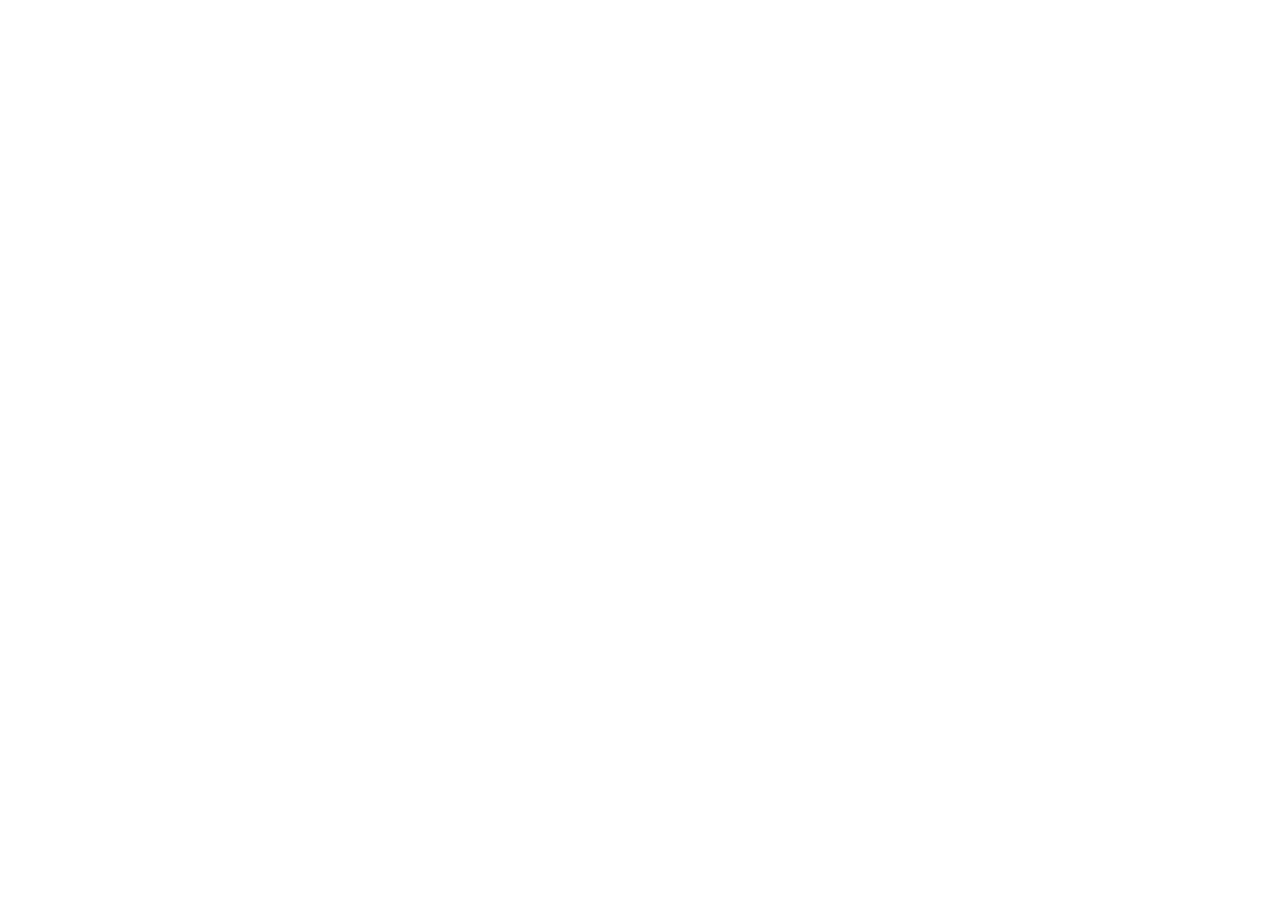
==== index.html @ ae8b8079 "Add offline app entry point" ====
<!doctype html><html lang="zh-Hant"><head><meta charset="utf-8"><meta name="viewport" content="width=device-width,initial-scale=1,viewport-fit=cover,maximum-scale=1"><meta name="theme-color" content="#f28c28"><meta name="color-scheme" content="light"></head><body><script src="js/bootstrap-part-01.js"></script><script src="js/bootstrap-part-02.js"></script><script src="js/bootstrap-run.js"></script></body></html>
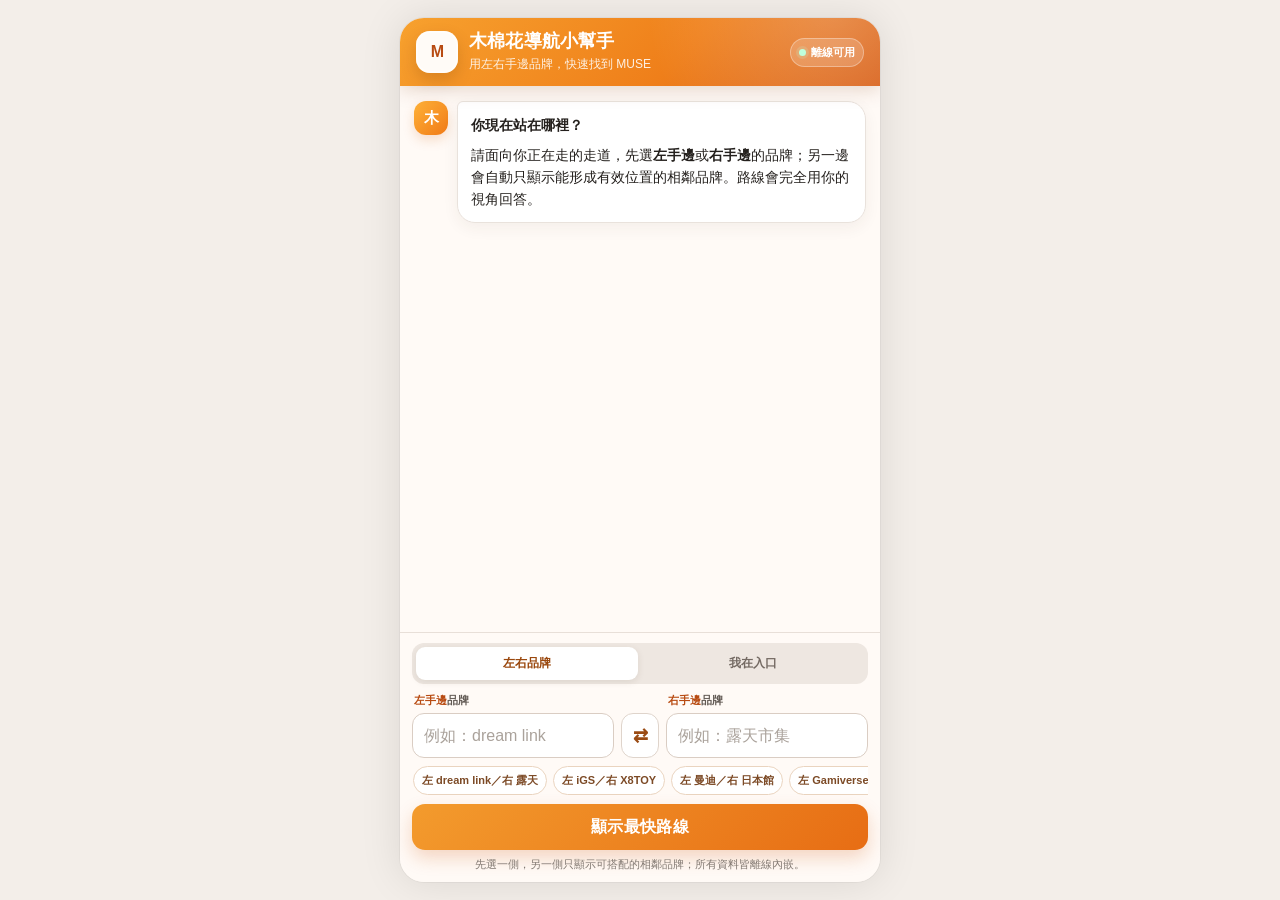
==== commit 485c108f: "Simplify navigation dialog" ====
--- a/index.html
+++ b/index.html
@@ -1 +1 @@
-<!doctype html><html lang="zh-Hant"><head><meta charset="utf-8"><meta name="viewport" content="width=device-width,initial-scale=1,viewport-fit=cover,maximum-scale=1"><meta name="theme-color" content="#f28c28"><meta name="color-scheme" content="light"></head><body><script src="js/bootstrap-part-01.js"></script><script src="js/bootstrap-part-02.js"></script><script src="js/bootstrap-run.js"></script></body></html>+<!doctype html><html lang="zh-Hant"><head><meta charset="utf-8"><meta name="viewport" content="width=device-width,initial-scale=1,viewport-fit=cover,maximum-scale=1"><meta name="theme-color" content="#f28c28"><meta name="color-scheme" content="light"><link rel="stylesheet" href="css/ui-overrides.css"></head><body><script src="js/bootstrap-part-01.js"></script><script src="js/bootstrap-part-02.js"></script><script src="js/bootstrap-run.js"></script></body></html>
--- a/css/ui-overrides.css
+++ b/css/ui-overrides.css
@@ -0,0 +1,6 @@
+/* Keep the navigation dialog focused on the adjacent-brand selector. */
+.welcome-tip,
+.brand-catalog,
+.pair-suggestions {
+  display: none !important;
+}
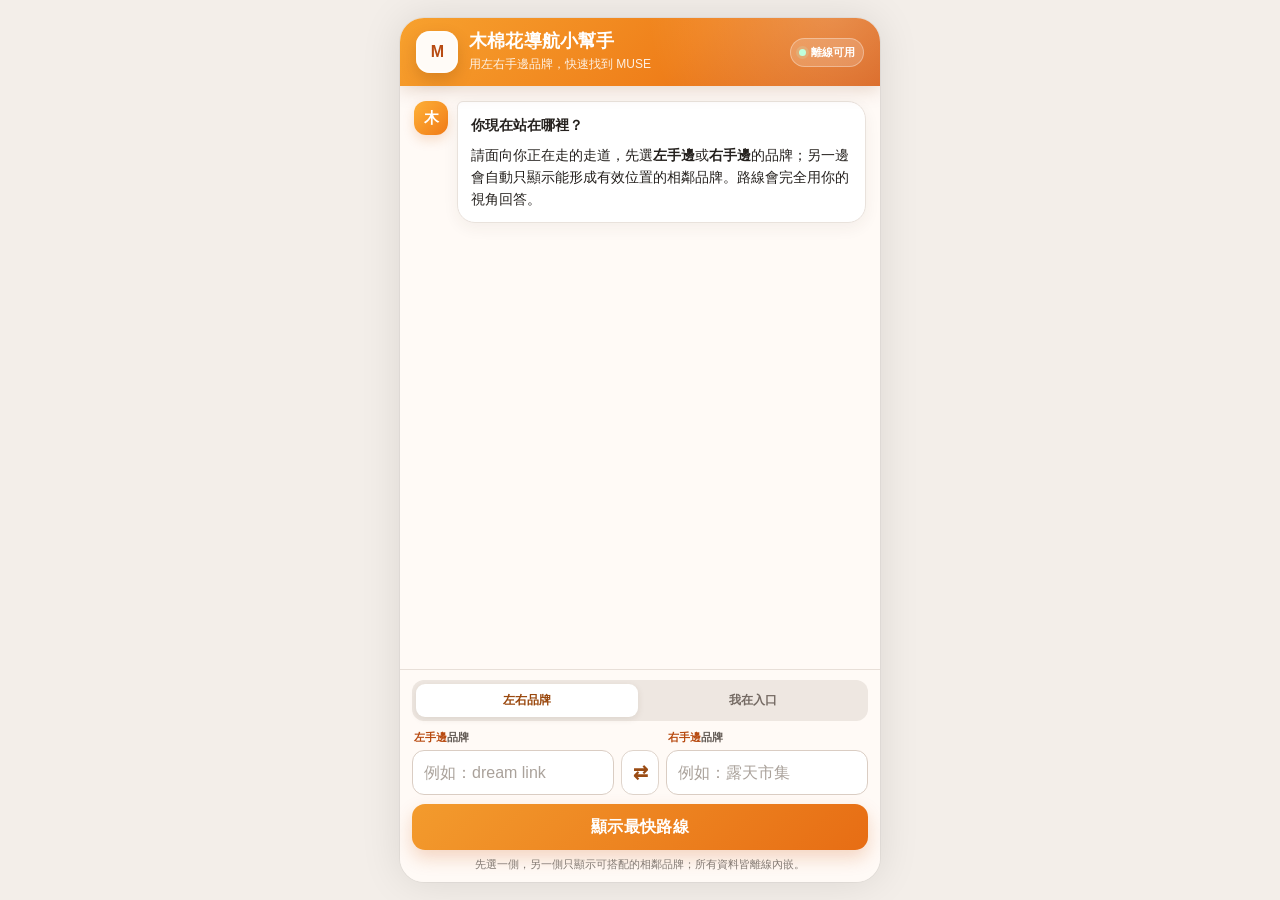
==== commit 0838371c: "Hide quick pair controls at page entry" ====
--- a/index.html
+++ b/index.html
@@ -1 +1 @@
-<!doctype html><html lang="zh-Hant"><head><meta charset="utf-8"><meta name="viewport" content="width=device-width,initial-scale=1,viewport-fit=cover,maximum-scale=1"><meta name="theme-color" content="#f28c28"><meta name="color-scheme" content="light"><link rel="stylesheet" href="css/ui-overrides.css"></head><body><script src="js/bootstrap-part-01.js"></script><script src="js/bootstrap-part-02.js"></script><script src="js/bootstrap-run.js"></script></body></html>
+<!doctype html><html lang="zh-Hant"><head><meta charset="utf-8"><meta name="viewport" content="width=device-width,initial-scale=1,viewport-fit=cover,maximum-scale=1"><meta name="theme-color" content="#f28c28"><meta name="color-scheme" content="light"><link rel="stylesheet" href="css/ui-overrides.css?v=3"><style>.welcome-tip,.brand-catalog,.pair-suggestions,#brandMode .quick-row{display:none!important}</style></head><body><script src="js/bootstrap-part-01.js"></script><script src="js/bootstrap-part-02.js"></script><script src="js/bootstrap-run.js"></script></body></html>
--- a/css/ui-overrides.css
+++ b/css/ui-overrides.css
@@ -1,6 +1,7 @@
 /* Keep the navigation dialog focused on the adjacent-brand selector. */
 .welcome-tip,
 .brand-catalog,
-.pair-suggestions {
+.pair-suggestions,
+.quick-row {
   display: none !important;
 }
